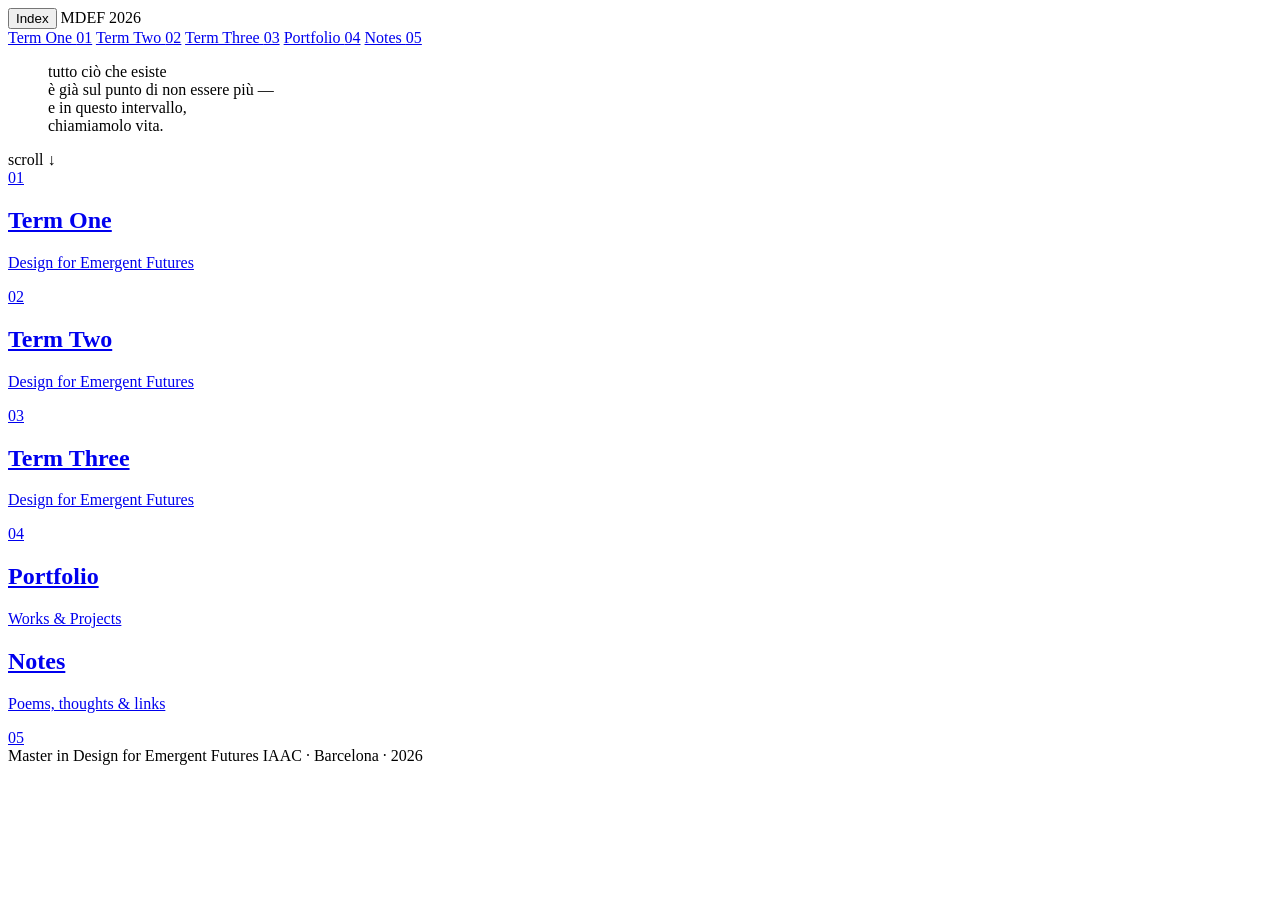
==== index.html @ 514d6b7c "first commit" ====
<!DOCTYPE html>
<html lang="it">
<head>
  <meta charset="UTF-8">
  <meta name="viewport" content="width=device-width, initial-scale=1.0">
  <title>MDEF 2026</title>

  <!-- Google Fonts: Cormorant Garamond (serif letterario) + DM Sans (sans editoriale) -->
  <link rel="preconnect" href="https://fonts.googleapis.com">
  <link rel="preconnect" href="https://fonts.gstatic.com" crossorigin>
  <link href="https://fonts.googleapis.com/css2?family=Cormorant+Garamond:ital,wght@0,300;0,400;1,300;1,400&family=DM+Sans:wght@200;300;400&display=swap" rel="stylesheet">

  <link rel="stylesheet" href="css/style.css">
</head>
<body>

  <!-- ── NAVIGAZIONE FISSA ─────────────────────────────── -->
  <!--
    Il nav è position: fixed — rimane sempre in cima.
    La classe .scrolled viene aggiunta da JavaScript
    quando l'utente scorre oltre 80px.
  -->
  <nav class="nav">
    <button class="nav-index" id="menuToggle" aria-label="Apri menu">Index</button>
    <span class="nav-title">MDEF 2026</span>
  </nav>

  <!-- Menu overlay: appare quando clicchi "Index" -->
  <div class="menu-overlay" role="dialog" aria-label="Navigazione">
    <a href="pages/term-1.html">Term One <span>01</span></a>
    <a href="pages/term-2.html">Term Two <span>02</span></a>
    <a href="pages/term-3.html">Term Three <span>03</span></a>
    <a href="pages/portfolio.html">Portfolio <span>04</span></a>
    <a href="pages/notes.html">Notes <span>05</span></a>
  </div>


  <!-- ── HERO ──────────────────────────────────────────── -->
  <!--
    Prima schermata: occupa tutta l'altezza del viewport (100svh).
    Contiene la citazione/poesia di apertura.
    
    SOSTITUISCI il testo tra i tag <p> con la tua poesia definitiva.
    Sostituisci il <cite> con l'autore, o rimuovilo se è tuo.
  -->
  <section class="hero">
    <div class="hero-inner">
      <blockquote class="hero-quote">
        <p>
          tutto ciò che esiste<br>
          è già sul punto di non essere più —<br>
          e in questo intervallo,<br>
          chiamiamolo vita.
        </p>
        <!-- <cite>— Autore</cite> -->
      </blockquote>
    </div>
    <span class="hero-scroll" aria-hidden="true">scroll ↓</span>
  </section>


  <!-- ── INDEX GRID ─────────────────────────────────────── -->
  <!--
    Griglia editoriale con le cinque sezioni del sito.
    
    Struttura CSS:
    - Ogni .grid-item è una card cliccabile che porta alla pagina
    - .grid-item-image è il placeholder colorato (sostituisci con <img>)
    - Le classi --1 --2 --3 --4 --5 definiscono posizione e stile
    
    Per aggiungere una vera immagine al posto del placeholder:
    <div class="grid-item-image">
      <img src="../images/nome-immagine.jpg" alt="Descrizione">
    </div>
  -->
  <section class="index-grid" aria-label="Sezioni del sito">

    <!-- Term One -->
    <a href="pages/term-1.html" class="grid-item grid-item--1 reveal">
      <div class="grid-item-header">
        <span class="grid-num">01</span>
      </div>
      <div class="grid-item-image">
        <!-- Placeholder — sostituisci con <img src="images/term1.jpg" alt="Term One"> -->
      </div>
      <div class="grid-item-footer">
        <h2 class="grid-title">Term One</h2>
        <p class="grid-sub">Design for Emergent Futures</p>
      </div>
    </a>

    <!-- Term Two -->
    <a href="pages/term-2.html" class="grid-item grid-item--2 reveal">
      <div class="grid-item-header">
        <span class="grid-num">02</span>
      </div>
      <div class="grid-item-image"></div>
      <div class="grid-item-footer">
        <h2 class="grid-title">Term Two</h2>
        <p class="grid-sub">Design for Emergent Futures</p>
      </div>
    </a>

    <!-- Term Three -->
    <a href="pages/term-3.html" class="grid-item grid-item--3 reveal">
      <div class="grid-item-header">
        <span class="grid-num">03</span>
      </div>
      <div class="grid-item-image"></div>
      <div class="grid-item-footer">
        <h2 class="grid-title">Term Three</h2>
        <p class="grid-sub">Design for Emergent Futures</p>
      </div>
    </a>

    <!-- Portfolio -->
    <a href="pages/portfolio.html" class="grid-item grid-item--4 reveal">
      <div class="grid-item-header">
        <span class="grid-num">04</span>
      </div>
      <div class="grid-item-image"></div>
      <div class="grid-item-footer">
        <h2 class="grid-title">Portfolio</h2>
        <p class="grid-sub">Works &amp; Projects</p>
      </div>
    </a>

    <!-- Notes (card orizzontale, senza immagine) -->
    <a href="pages/notes.html" class="grid-item grid-item--5 reveal">
      <div class="grid-item-footer">
        <h2 class="grid-title">Notes</h2>
        <p class="grid-sub">Poems, thoughts &amp; links</p>
      </div>
      <span class="grid-num">05</span>
    </a>

  </section>


  <!-- ── FOOTER ─────────────────────────────────────────── -->
  <footer class="site-footer">
    <span>Master in Design for Emergent Futures</span>
    <span>IAAC · Barcelona · 2026</span>
  </footer>


  <script src="js/main.js"></script>
</body>
</html>
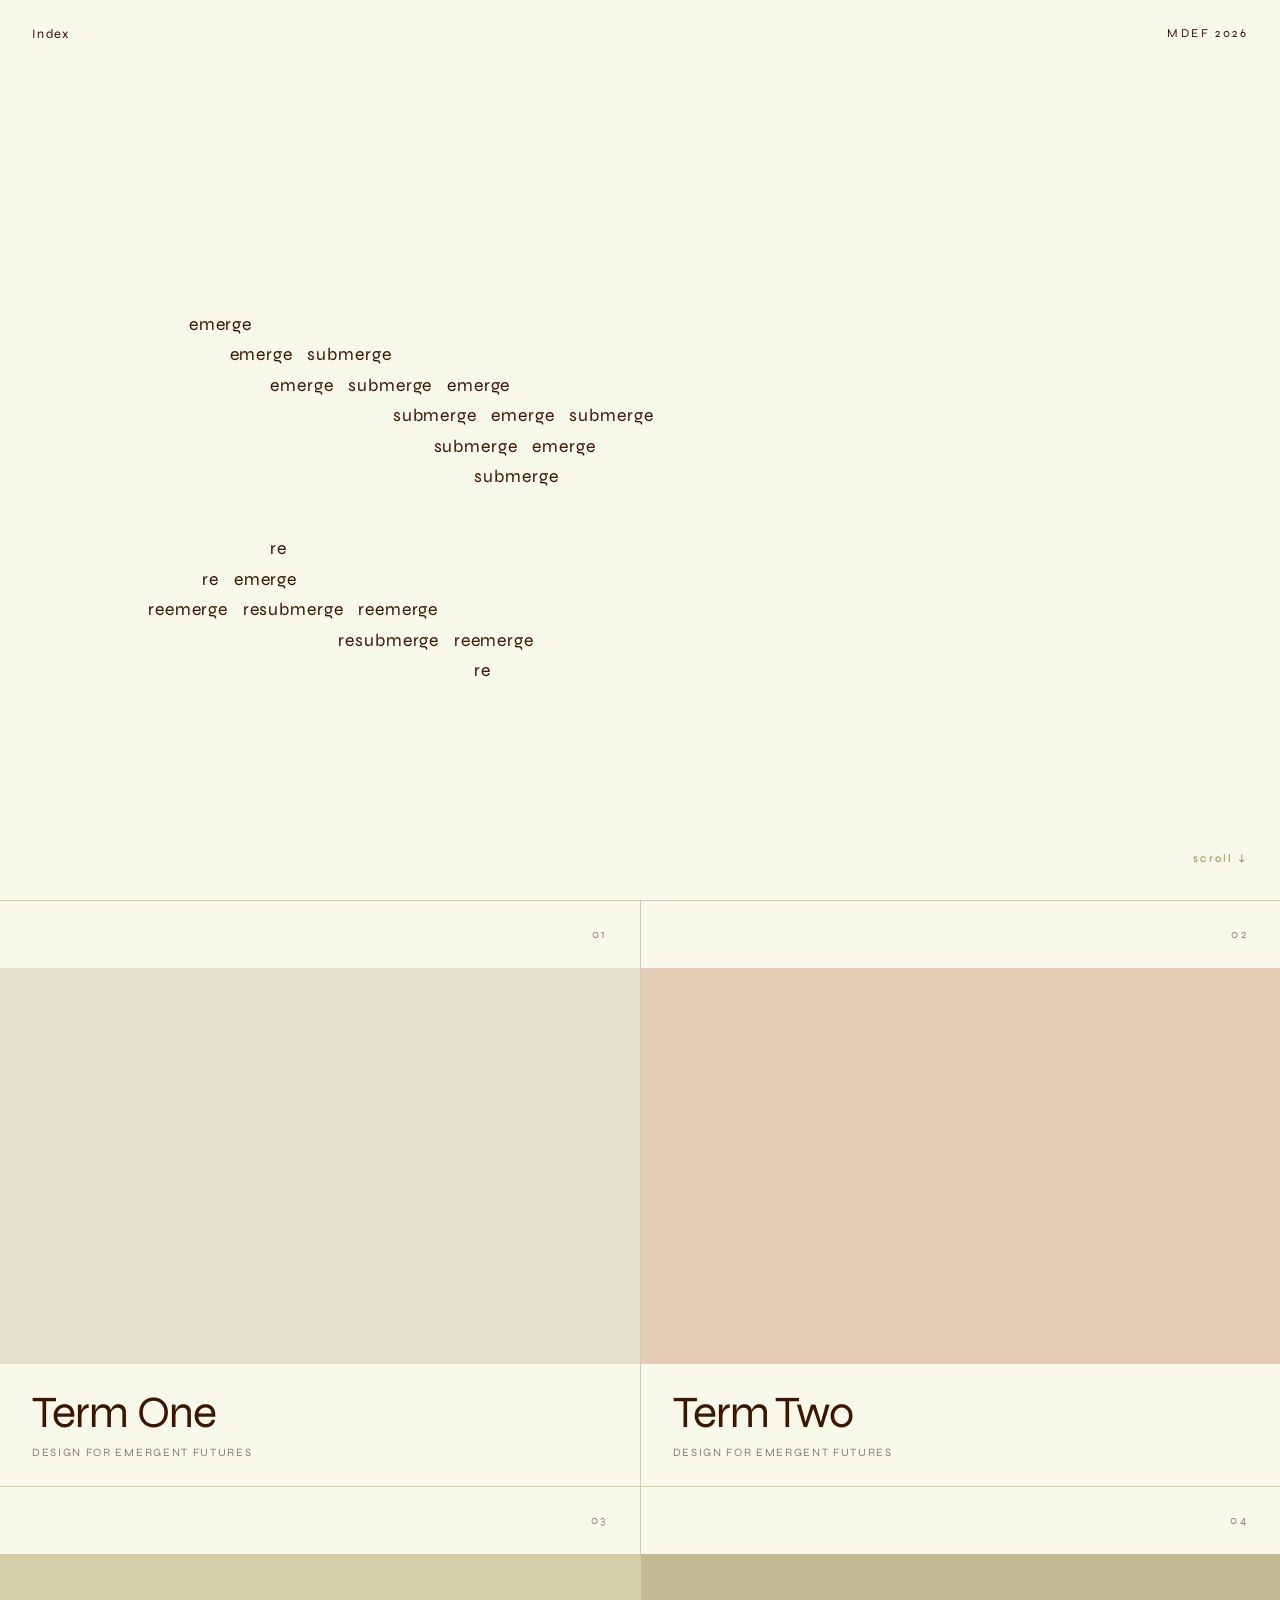
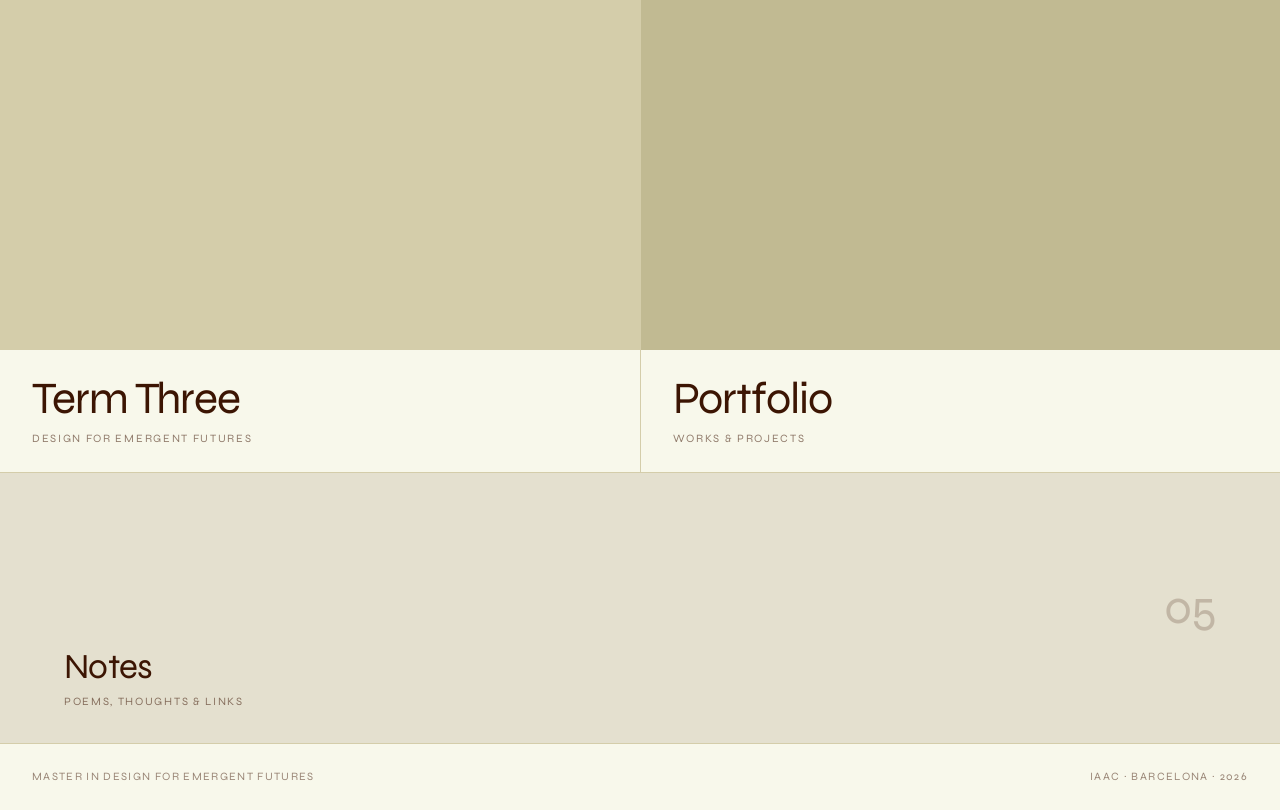
==== commit bce227b5: "nuovo index e css" ====
--- a/index.html
+++ b/index.html
@@ -1,14 +1,14 @@
 <!DOCTYPE html>
-<html lang="it">
+<html lang="en">
 <head>
   <meta charset="UTF-8">
   <meta name="viewport" content="width=device-width, initial-scale=1.0">
   <title>MDEF 2026</title>
 
-  <!-- Google Fonts: Cormorant Garamond (serif letterario) + DM Sans (sans editoriale) -->
+  <!-- Fonts: Fraunces (display serif, carattere) + Syne (sans geometrico) -->
   <link rel="preconnect" href="https://fonts.googleapis.com">
   <link rel="preconnect" href="https://fonts.gstatic.com" crossorigin>
-  <link href="https://fonts.googleapis.com/css2?family=Cormorant+Garamond:ital,wght@0,300;0,400;1,300;1,400&family=DM+Sans:wght@200;300;400&display=swap" rel="stylesheet">
+  <link href="https://fonts.googleapis.com/css2?family=Fraunces:ital,opsz,wght@0,9..144,100;0,9..144,300;1,9..144,100;1,9..144,300&family=Syne:wght@300;400;500&display=swap" rel="stylesheet">
 
   <link rel="stylesheet" href="css/style.css">
 </head>
@@ -25,8 +25,8 @@
     <span class="nav-title">MDEF 2026</span>
   </nav>
 
-  <!-- Menu overlay: appare quando clicchi "Index" -->
-  <div class="menu-overlay" role="dialog" aria-label="Navigazione">
+  <!-- Menu overlay -->
+  <div class="menu-overlay" role="dialog" aria-label="Navigation">
     <a href="pages/term-1.html">Term One <span>01</span></a>
     <a href="pages/term-2.html">Term Two <span>02</span></a>
     <a href="pages/term-3.html">Term Three <span>03</span></a>
@@ -35,25 +35,30 @@
   </div>
 
 
-  <!-- ── HERO ──────────────────────────────────────────── -->
+  <!-- ── HERO: CONCRETE POEM ───────────────────────────── -->
   <!--
-    Prima schermata: occupa tutta l'altezza del viewport (100svh).
-    Contiene la citazione/poesia di apertura.
+    Poesia concreta ispirata alla tradizione internazionale.
+    Le parole si muovono nello spazio come nel riferimento che hai mandato.
     
-    SOSTITUISCI il testo tra i tag <p> con la tua poesia definitiva.
-    Sostituisci il <cite> con l'autore, o rimuovilo se è tuo.
+    Per cambiarla: modifica il testo dentro .concrete-poem.
+    Ogni <span class="line"> è una riga con la sua posizione.
   -->
   <section class="hero">
     <div class="hero-inner">
-      <blockquote class="hero-quote">
-        <p>
-          tutto ciò che esiste<br>
-          è già sul punto di non essere più —<br>
-          e in questo intervallo,<br>
-          chiamiamolo vita.
-        </p>
-        <!-- <cite>— Autore</cite> -->
-      </blockquote>
+      <div class="concrete-poem" aria-label="concrete poem">
+        <span class="line l1">emerge</span>
+        <span class="line l2">emerge &nbsp; submerge</span>
+        <span class="line l3">emerge &nbsp; submerge &nbsp; emerge</span>
+        <span class="line l4">submerge &nbsp; emerge &nbsp; submerge</span>
+        <span class="line l5">submerge &nbsp; emerge</span>
+        <span class="line l6">submerge</span>
+        <span class="line l7">&nbsp;</span>
+        <span class="line l8">re</span>
+        <span class="line l9">re &nbsp; emerge</span>
+        <span class="line l10">reemerge &nbsp; resubmerge &nbsp; reemerge</span>
+        <span class="line l11">resubmerge &nbsp; reemerge</span>
+        <span class="line l12">re</span>
+      </div>
     </div>
     <span class="hero-scroll" aria-hidden="true">scroll ↓</span>
   </section>
--- a/css/style.css
+++ b/css/style.css
@@ -0,0 +1,824 @@
+/* ============================================================
+   IAAC · MDEF 2026
+   Stylesheet principale
+   
+   Struttura:
+   1. Custom Properties (variabili)
+   2. Reset & Base
+   3. Tipografia
+   4. Navigazione
+   5. Hero
+   6. Index Grid (homepage)
+   7. Pagine interne (zine layout)
+   8. Notes
+   9. Portfolio
+   10. Footer
+   11. Animazioni
+   12. Responsive
+   ============================================================ */
+
+
+/* ── 1. CUSTOM PROPERTIES ─────────────────────────────────── */
+:root {
+  /* Palette */
+  --chiffon:    #F8F8EB;
+  --champagne:  #E4E0CF;
+  --rose:       #E4CDB7;
+  --pistachio:  #D4CDAA;
+  --pear:       #95894A;
+  --mahogany:   #3C1503;
+
+  /* Tipografia */
+  --font-serif: 'Fraunces', Georgia, serif;
+  --font-sans:  'Syne', Helvetica, sans-serif;
+
+  /* Spaziatura */
+  --gap:        1px;   /* la linea tra le card */
+  --pad:        2rem;
+  --pad-lg:     4rem;
+
+  /* Transizioni */
+  --ease:       cubic-bezier(0.25, 0.1, 0.25, 1);
+  --duration:   0.4s;
+}
+
+
+/* ── 2. RESET & BASE ──────────────────────────────────────── */
+*, *::before, *::after {
+  box-sizing: border-box;
+  margin: 0;
+  padding: 0;
+}
+
+html {
+  scroll-behavior: smooth;
+  font-size: 16px;
+}
+
+body {
+  background-color: var(--chiffon);
+  color: var(--mahogany);
+  font-family: var(--font-sans);
+  font-weight: 300;
+  line-height: 1.6;
+  -webkit-font-smoothing: antialiased;
+}
+
+a {
+  color: inherit;
+  text-decoration: none;
+}
+
+img {
+  display: block;
+  width: 100%;
+  height: 100%;
+  object-fit: cover;
+}
+
+
+/* ── 3. TIPOGRAFIA ────────────────────────────────────────── */
+.serif { font-family: var(--font-serif); }
+
+.t-label {
+  /* piccole etichette — nav, numeri, categorie */
+  font-family: var(--font-sans);
+  font-size: 0.75rem;
+  font-weight: 400;
+  letter-spacing: 0.15em;
+  text-transform: uppercase;
+}
+
+.t-display {
+  /* titoli grandi nelle card */
+  font-family: var(--font-sans);
+  font-size: clamp(2rem, 5vw, 4.5rem);
+  font-weight: 300;
+  line-height: 1.05;
+  letter-spacing: -0.02em;
+}
+
+.t-quote {
+  /* citazione hero */
+  font-family: var(--font-serif);
+  font-style: italic;
+  font-size: clamp(1.4rem, 3vw, 2.2rem);
+  font-weight: 300;
+  line-height: 1.5;
+}
+
+.t-body {
+  font-family: var(--font-serif);
+  font-size: 1rem;
+  line-height: 1.8;
+}
+
+
+/* ── 4. NAVIGAZIONE ───────────────────────────────────────── */
+.nav {
+  position: fixed;
+  top: 0;
+  left: 0;
+  right: 0;
+  z-index: 100;
+  display: flex;
+  justify-content: space-between;
+  align-items: center;
+  padding: 1.5rem var(--pad);
+  /* sfondo trasparente — diventa opaco allo scroll (JS) */
+  background-color: transparent;
+  transition: background-color var(--duration) var(--ease);
+  mix-blend-mode: normal;
+}
+
+.nav.scrolled {
+  background-color: var(--chiffon);
+  border-bottom: 1px solid var(--pistachio);
+}
+
+.nav-index {
+  font-family: var(--font-sans);
+  font-size: 0.8rem;
+  letter-spacing: 0.1em;
+  cursor: pointer;
+  background: none;
+  border: none;
+  color: var(--mahogany);
+  font-weight: 400;
+  padding: 0;
+}
+
+.nav-index:hover {
+  color: var(--pear);
+}
+
+.nav-title {
+  font-family: var(--font-sans);
+  font-size: 0.75rem;
+  letter-spacing: 0.2em;
+  font-weight: 300;
+}
+
+/* Overlay menu mobile (opzionale, attivato da JS) */
+.menu-overlay {
+  display: none;
+  position: fixed;
+  inset: 0;
+  z-index: 90;
+  background-color: var(--mahogany);
+  color: var(--chiffon);
+  padding: var(--pad-lg) var(--pad);
+  flex-direction: column;
+  justify-content: center;
+  gap: 1rem;
+}
+
+.menu-overlay.active {
+  display: flex;
+}
+
+.menu-overlay a {
+  font-family: var(--font-sans);
+  font-size: clamp(2rem, 8vw, 5rem);
+  font-weight: 200;
+  letter-spacing: -0.02em;
+  line-height: 1.1;
+  transition: color 0.2s;
+}
+
+.menu-overlay a:hover {
+  color: var(--rose);
+}
+
+.menu-overlay a span {
+  font-size: 0.9rem;
+  letter-spacing: 0.1em;
+  font-weight: 300;
+  margin-left: 1rem;
+  opacity: 0.5;
+}
+
+
+/* ── 5. HERO ──────────────────────────────────────────────── */
+.hero {
+  min-height: 100svh;
+  display: flex;
+  flex-direction: column;
+  justify-content: center;
+  padding: 8rem var(--pad) var(--pad);
+  position: relative;
+}
+
+.hero-inner {
+  max-width: 680px;
+  /* leggermente spostato — non perfettamente centrato, più editoriale */
+  margin-left: 8vw;
+  opacity: 0;
+  transform: translateY(20px);
+  animation: fadeUp 1s var(--ease) 0.3s forwards;
+}
+
+.hero-quote p {
+  font-family: var(--font-serif);
+  font-style: italic;
+  font-weight: 300;
+  font-size: clamp(1.5rem, 3.5vw, 2.4rem);
+  line-height: 1.55;
+  color: var(--mahogany);
+}
+
+.hero-quote cite {
+  display: block;
+  margin-top: 1.5rem;
+  font-family: var(--font-sans);
+  font-style: normal;
+  font-size: 0.75rem;
+  letter-spacing: 0.15em;
+  font-weight: 400;
+  color: var(--pear);
+}
+
+/* ── CONCRETE POEM ── */
+/*
+  Ogni riga è uno <span> con classe .line .lN
+  Le classi l1–l12 controllano il rientro (margin-left)
+  creando il movimento visivo della poesia concreta.
+  Modifica i margin-left per spostare le righe nello spazio.
+*/
+.concrete-poem {
+  display: flex;
+  flex-direction: column;
+  gap: 0.15em;
+}
+
+.concrete-poem .line {
+  font-family: var(--font-sans);
+  font-size: clamp(0.85rem, 1.8vw, 1.1rem);
+  font-weight: 400;
+  letter-spacing: 0.05em;
+  color: var(--mahogany);
+  white-space: nowrap;
+  display: block;
+}
+
+/* Prima metà: cascade verso destra */
+.l1  { margin-left: 8%; }
+.l2  { margin-left: 14%; }
+.l3  { margin-left: 20%; }
+.l4  { margin-left: 38%; }
+.l5  { margin-left: 44%; }
+.l6  { margin-left: 50%; }
+.l7  { margin-top: 0.6em; }
+
+/* Seconda metà: cascade verso sinistra, poi si comprime */
+.l8  { margin-left: 20%; }
+.l9  { margin-left: 10%; }
+.l10 { margin-left: 2%; }
+.l11 { margin-left: 30%; }
+.l12 { margin-left: 50%; }
+
+.hero-scroll {
+  position: absolute;
+  bottom: 2rem;
+  right: var(--pad);
+  font-family: var(--font-sans);
+  font-size: 0.7rem;
+  letter-spacing: 0.2em;
+  font-weight: 400;
+  color: var(--pear);
+  opacity: 0;
+  animation: fadeIn 1s var(--ease) 1.2s forwards;
+}
+
+
+/* ── 6. INDEX GRID ────────────────────────────────────────── */
+
+/*
+  La griglia usa: CSS Grid + background-color di var(--pistachio)
+  con gap: 1px. Questo crea una sottile linea tra le card — 
+  più pulito di un border standard.
+*/
+
+.index-grid {
+  display: grid;
+  grid-template-columns: 1fr 1fr;
+  grid-template-rows: auto;
+  background-color: var(--pistachio); /* diventa il "bordo" tra le celle */
+  gap: var(--gap);
+  border-top: var(--gap) solid var(--pistachio);
+}
+
+/* Assegnazione celle */
+.grid-item--1 { grid-column: 1; }
+.grid-item--2 { grid-column: 2; }
+.grid-item--3 { grid-column: 1; }
+.grid-item--4 { grid-column: 2; }
+.grid-item--5 { grid-column: 1 / -1; } /* full width */
+
+.grid-item {
+  position: relative;
+  display: flex;
+  flex-direction: column;
+  background-color: var(--chiffon);
+  min-height: 65vh;
+  overflow: hidden;
+  cursor: pointer;
+  transition: background-color var(--duration) var(--ease);
+}
+
+/* Cards senza immagine (come Notes) */
+.grid-item--5 {
+  min-height: 30vh;
+  justify-content: space-between;
+  flex-direction: row;
+  align-items: flex-end;
+  padding: var(--pad) var(--pad-lg);
+  background-color: var(--champagne);
+}
+
+.grid-item--5:hover {
+  background-color: var(--rose);
+}
+
+/* Header della card: numero */
+.grid-item-header {
+  display: flex;
+  justify-content: flex-end;
+  padding: 1.5rem var(--pad);
+  position: relative;
+  z-index: 2;
+}
+
+.grid-num {
+  font-family: var(--font-sans);
+  font-size: 0.75rem;
+  letter-spacing: 0.2em;
+  font-weight: 400;
+  color: var(--mahogany);
+  opacity: 0.5;
+}
+
+/* Area immagine — placeholder colorato, 
+   verrà sostituito da <img> o background-image */
+.grid-item-image {
+  flex: 1;
+  position: relative;
+  overflow: hidden;
+  transition: transform 0.6s var(--ease);
+}
+
+.grid-item:hover .grid-item-image {
+  transform: scale(1.03);
+}
+
+/* Colori placeholder per ogni sezione */
+.grid-item--1 .grid-item-image { background-color: var(--champagne); }
+.grid-item--2 .grid-item-image { background-color: var(--rose); }
+.grid-item--3 .grid-item-image { background-color: var(--pistachio); }
+.grid-item--4 .grid-item-image { background-color: var(--pear); opacity: 0.55; }
+
+/* Footer della card: titolo + sottotitolo */
+.grid-item-footer {
+  padding: 1.5rem var(--pad);
+  position: relative;
+  z-index: 2;
+}
+
+.grid-title {
+  font-family: var(--font-sans);
+  font-size: clamp(1.6rem, 3.5vw, 3rem);
+  font-weight: 300;
+  letter-spacing: -0.02em;
+  line-height: 1.1;
+  transition: color var(--duration);
+}
+
+.grid-item:hover .grid-title {
+  color: var(--pear);
+}
+
+.grid-sub {
+  font-family: var(--font-sans);
+  font-size: 0.7rem;
+  letter-spacing: 0.15em;
+  font-weight: 400;
+  margin-top: 0.4rem;
+  opacity: 0.55;
+  text-transform: uppercase;
+}
+
+/* Notes card — layout orizzontale */
+.grid-item--5 .grid-item-footer {
+  padding: 0;
+}
+
+.grid-item--5 .grid-num {
+  font-size: 3rem;
+  letter-spacing: -0.02em;
+  opacity: 0.2;
+  font-weight: 300;
+  align-self: center;
+}
+
+.grid-item--5 .grid-title {
+  font-size: clamp(1.4rem, 3vw, 2.2rem);
+}
+
+
+/* ── 7. PAGINE INTERNE (ZINE LAYOUT) ─────────────────────── */
+
+/* Usato in: term-1.html, term-2.html, term-3.html, portfolio.html */
+
+.page-wrapper {
+  min-height: 100svh;
+  padding-top: 5rem; /* spazio per la nav fissa */
+}
+
+/* Header editoriale — tre colonne come nel riferimento zine */
+.page-header {
+  display: grid;
+  grid-template-columns: 1fr auto 1fr;
+  align-items: baseline;
+  padding: var(--pad) var(--pad);
+  border-bottom: 1px solid var(--pistachio);
+  gap: 1rem;
+}
+
+.page-header-left {
+  font-family: var(--font-sans);
+  font-size: clamp(1.5rem, 4vw, 3rem);
+  font-weight: 300;
+  letter-spacing: -0.02em;
+}
+
+.page-header-center {
+  font-family: var(--font-sans);
+  font-size: 0.75rem;
+  letter-spacing: 0.2em;
+  font-weight: 400;
+  text-align: center;
+  opacity: 0.5;
+  text-transform: uppercase;
+}
+
+.page-header-right {
+  font-family: var(--font-sans);
+  font-size: clamp(1.5rem, 4vw, 3rem);
+  font-weight: 300;
+  letter-spacing: -0.02em;
+  text-align: right;
+  opacity: 0.3;
+}
+
+/* Body: due colonne (testo | immagine) */
+.page-body {
+  display: grid;
+  grid-template-columns: 1fr 1.4fr;
+  min-height: 70vh;
+  border-bottom: 1px solid var(--pistachio);
+}
+
+.page-text-col {
+  padding: var(--pad-lg) var(--pad);
+  border-right: 1px solid var(--pistachio);
+}
+
+.page-intro {
+  font-family: var(--font-serif);
+  font-size: 1.05rem;
+  font-weight: 400;
+  margin-bottom: 1.5rem;
+  line-height: 1.7;
+}
+
+.page-intro strong {
+  font-weight: 600;
+}
+
+.page-text {
+  font-family: var(--font-serif);
+  font-size: 0.95rem;
+  line-height: 1.85;
+  color: var(--mahogany);
+  opacity: 0.85;
+}
+
+.page-image-col {
+  position: relative;
+  background-color: var(--champagne);
+  min-height: 50vh;
+}
+
+.page-image-col img {
+  object-fit: cover;
+}
+
+/* Sezione progetti dentro una pagina term */
+.projects-section {
+  padding: var(--pad-lg) var(--pad);
+}
+
+.projects-label {
+  font-family: var(--font-sans);
+  font-size: 0.7rem;
+  letter-spacing: 0.2em;
+  text-transform: uppercase;
+  font-weight: 400;
+  margin-bottom: 2rem;
+  opacity: 0.5;
+}
+
+.projects-grid {
+  display: grid;
+  grid-template-columns: repeat(auto-fill, minmax(280px, 1fr));
+  gap: 1.5rem;
+}
+
+.project-card {
+  background-color: var(--champagne);
+  aspect-ratio: 4/3;
+  position: relative;
+  overflow: hidden;
+  cursor: pointer;
+  transition: transform 0.4s var(--ease);
+}
+
+.project-card:hover {
+  transform: translateY(-4px);
+}
+
+.project-card-info {
+  position: absolute;
+  bottom: 0;
+  left: 0;
+  right: 0;
+  padding: 1rem;
+  background: linear-gradient(to top, rgba(60,21,3,0.6), transparent);
+  color: var(--chiffon);
+}
+
+.project-card-info h3 {
+  font-family: var(--font-sans);
+  font-size: 0.9rem;
+  font-weight: 400;
+  letter-spacing: 0.05em;
+}
+
+.project-card-info span {
+  font-size: 0.7rem;
+  opacity: 0.7;
+  letter-spacing: 0.1em;
+  text-transform: uppercase;
+}
+
+/* Navigazione tra pagine (prev/next) */
+.page-nav {
+  display: flex;
+  justify-content: space-between;
+  align-items: center;
+  padding: 2rem var(--pad);
+  border-top: 1px solid var(--pistachio);
+}
+
+.page-nav a {
+  font-family: var(--font-sans);
+  font-size: 0.8rem;
+  letter-spacing: 0.1em;
+  font-weight: 400;
+  transition: color 0.2s;
+}
+
+.page-nav a:hover {
+  color: var(--pear);
+}
+
+
+/* ── 8. NOTES ─────────────────────────────────────────────── */
+
+.notes-body {
+  max-width: 640px;
+  margin: 0 auto;
+  padding: var(--pad-lg) var(--pad);
+}
+
+.note-entry {
+  margin-bottom: 4rem;
+  opacity: 0;
+  transform: translateY(16px);
+}
+
+/* classe aggiunta da JS quando entra nel viewport */
+.note-entry.visible {
+  opacity: 1;
+  transform: none;
+  transition: opacity 0.7s var(--ease), transform 0.7s var(--ease);
+}
+
+.note-date {
+  font-family: var(--font-sans);
+  font-size: 0.7rem;
+  letter-spacing: 0.2em;
+  font-weight: 400;
+  color: var(--pear);
+  text-transform: uppercase;
+  margin-bottom: 1rem;
+}
+
+.note-content {
+  font-family: var(--font-serif);
+  font-size: 1.05rem;
+  font-style: italic;
+  line-height: 1.85;
+  font-weight: 300;
+}
+
+.note-link {
+  display: inline-block;
+  margin-top: 1rem;
+  font-family: var(--font-sans);
+  font-size: 0.75rem;
+  letter-spacing: 0.1em;
+  border-bottom: 1px solid var(--pistachio);
+  padding-bottom: 2px;
+  transition: border-color 0.2s;
+}
+
+.note-link:hover {
+  border-color: var(--pear);
+  color: var(--pear);
+}
+
+.note-divider {
+  width: 2rem;
+  height: 1px;
+  background-color: var(--pistachio);
+  margin: 3rem 0;
+}
+
+
+/* ── 9. PORTFOLIO ─────────────────────────────────────────── */
+
+/* Il portfolio usa la stessa struttura delle pagine term,
+   con una griglia progetti più grande */
+
+.portfolio-grid {
+  display: grid;
+  grid-template-columns: repeat(2, 1fr);
+  gap: var(--gap);
+  background-color: var(--pistachio);
+  border-top: var(--gap) solid var(--pistachio);
+}
+
+.portfolio-item {
+  background-color: var(--chiffon);
+  padding: var(--pad);
+  min-height: 50vh;
+  display: flex;
+  flex-direction: column;
+  justify-content: space-between;
+  cursor: pointer;
+  transition: background-color 0.3s var(--ease);
+}
+
+.portfolio-item:hover {
+  background-color: var(--champagne);
+}
+
+.portfolio-item-num {
+  font-family: var(--font-sans);
+  font-size: 0.7rem;
+  letter-spacing: 0.2em;
+  opacity: 0.4;
+}
+
+.portfolio-item-image {
+  flex: 1;
+  margin: 1rem -var(--pad);
+  background-color: var(--pistachio);
+  margin: 1rem 0;
+}
+
+.portfolio-item-title {
+  font-family: var(--font-sans);
+  font-size: clamp(1.2rem, 2.5vw, 2rem);
+  font-weight: 300;
+  letter-spacing: -0.02em;
+  margin-bottom: 0.3rem;
+}
+
+.portfolio-item-meta {
+  font-family: var(--font-sans);
+  font-size: 0.7rem;
+  letter-spacing: 0.15em;
+  text-transform: uppercase;
+  opacity: 0.45;
+}
+
+
+/* ── 10. FOOTER ───────────────────────────────────────────── */
+.site-footer {
+  display: flex;
+  justify-content: space-between;
+  align-items: center;
+  padding: 1.5rem var(--pad);
+  border-top: 1px solid var(--pistachio);
+  background-color: var(--chiffon);
+}
+
+.site-footer span {
+  font-family: var(--font-sans);
+  font-size: 0.7rem;
+  letter-spacing: 0.12em;
+  font-weight: 400;
+  opacity: 0.5;
+  text-transform: uppercase;
+}
+
+
+/* ── 11. ANIMAZIONI ───────────────────────────────────────── */
+@keyframes fadeUp {
+  from {
+    opacity: 0;
+    transform: translateY(20px);
+  }
+  to {
+    opacity: 1;
+    transform: translateY(0);
+  }
+}
+
+@keyframes fadeIn {
+  from { opacity: 0; }
+  to   { opacity: 1; }
+}
+
+/* Classe aggiunta da JS per gli elementi che entrano nel viewport */
+.reveal {
+  opacity: 0;
+  transform: translateY(24px);
+  transition: opacity 0.8s var(--ease), transform 0.8s var(--ease);
+}
+
+.reveal.visible {
+  opacity: 1;
+  transform: none;
+}
+
+
+/* ── 12. RESPONSIVE ───────────────────────────────────────── */
+@media (max-width: 768px) {
+  :root {
+    --pad: 1.2rem;
+    --pad-lg: 2.5rem;
+  }
+
+  /* La griglia diventa una colonna su mobile */
+  .index-grid {
+    grid-template-columns: 1fr;
+  }
+
+  .grid-item--1,
+  .grid-item--2,
+  .grid-item--3,
+  .grid-item--4,
+  .grid-item--5 {
+    grid-column: 1;
+  }
+
+  .grid-item {
+    min-height: 55vw;
+  }
+
+  .grid-item--5 {
+    flex-direction: column;
+    align-items: flex-start;
+    min-height: auto;
+    padding: var(--pad);
+  }
+
+  /* Pagine interne: una colonna */
+  .page-body {
+    grid-template-columns: 1fr;
+  }
+
+  .page-text-col {
+    border-right: none;
+    border-bottom: 1px solid var(--pistachio);
+  }
+
+  .page-header {
+    grid-template-columns: 1fr 1fr;
+  }
+
+  .page-header-center {
+    display: none;
+  }
+
+  .portfolio-grid {
+    grid-template-columns: 1fr;
+  }
+
+  .hero-inner {
+    margin-left: 0;
+  }
+}
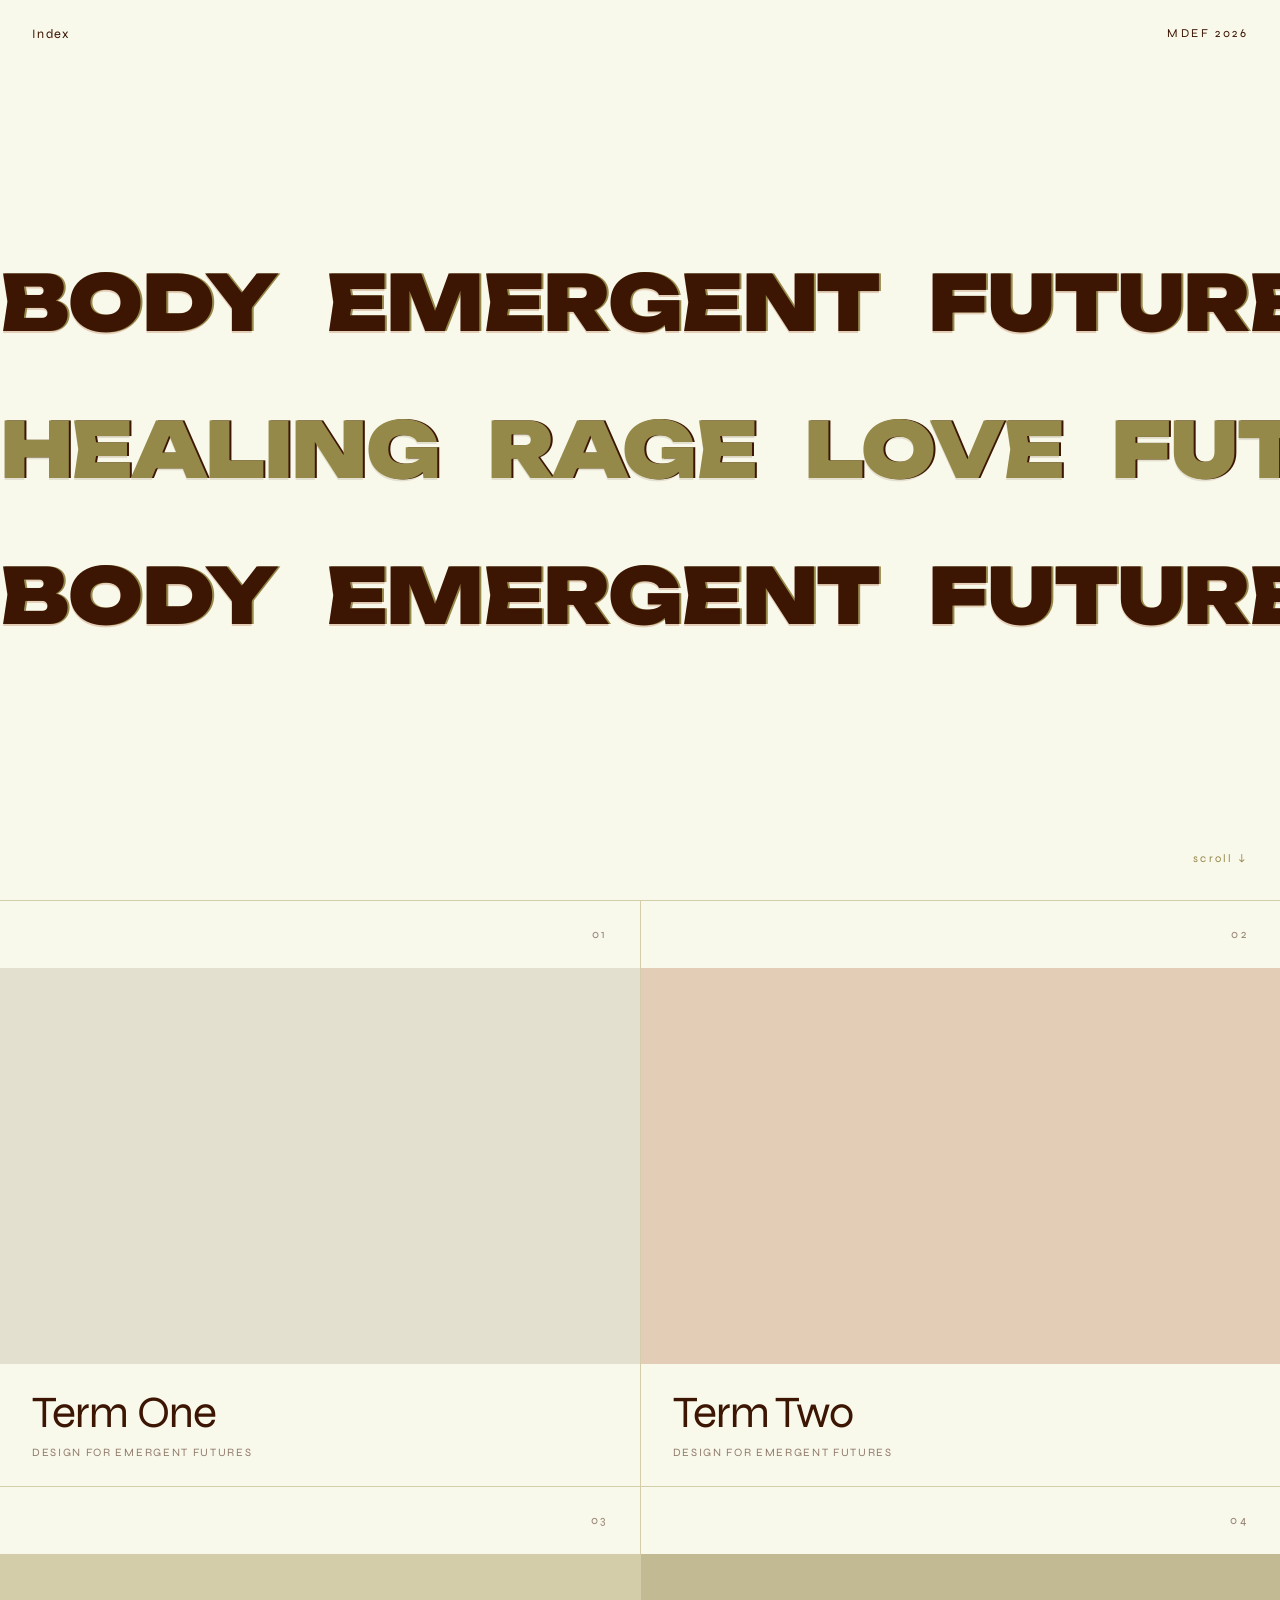
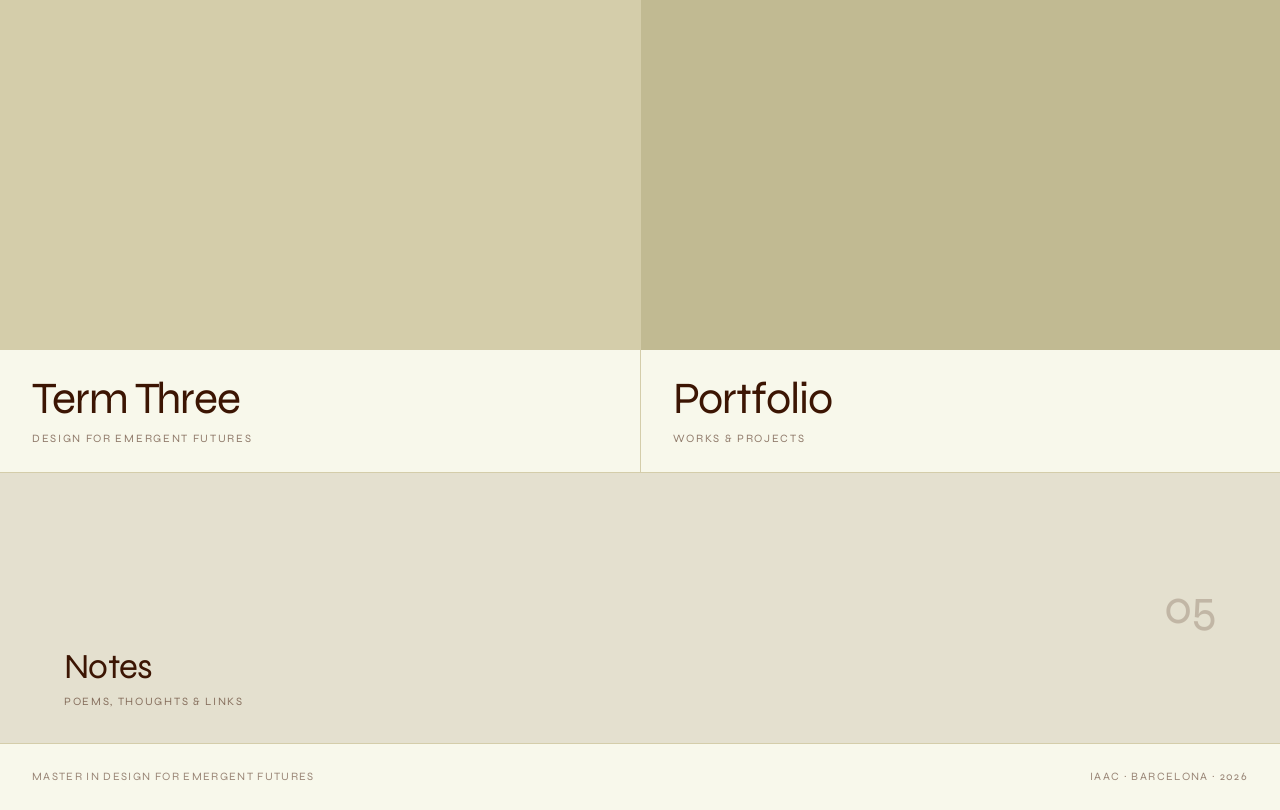
==== commit 4d2d817a: "nuove index e css pt3" ====
--- a/index.html
+++ b/index.html
@@ -4,28 +4,18 @@
   <meta charset="UTF-8">
   <meta name="viewport" content="width=device-width, initial-scale=1.0">
   <title>MDEF 2026</title>
-
-  <!-- Fonts: Fraunces (display serif, carattere) + Syne (sans geometrico) -->
   <link rel="preconnect" href="https://fonts.googleapis.com">
   <link rel="preconnect" href="https://fonts.gstatic.com" crossorigin>
-  <link href="https://fonts.googleapis.com/css2?family=Fraunces:ital,opsz,wght@0,9..144,100;0,9..144,300;1,9..144,100;1,9..144,300&family=Syne:wght@300;400;500&display=swap" rel="stylesheet">
-
+  <link href="https://fonts.googleapis.com/css2?family=Unbounded:wght@700;900&family=Syne:wght@300;400&display=swap" rel="stylesheet">
   <link rel="stylesheet" href="css/style.css">
 </head>
 <body>
 
-  <!-- ── NAVIGAZIONE FISSA ─────────────────────────────── -->
-  <!--
-    Il nav è position: fixed — rimane sempre in cima.
-    La classe .scrolled viene aggiunta da JavaScript
-    quando l'utente scorre oltre 80px.
-  -->
   <nav class="nav">
-    <button class="nav-index" id="menuToggle" aria-label="Apri menu">Index</button>
+    <button class="nav-index" id="menuToggle" aria-label="Open menu">Index</button>
     <span class="nav-title">MDEF 2026</span>
   </nav>
 
-  <!-- Menu overlay -->
   <div class="menu-overlay" role="dialog" aria-label="Navigation">
     <a href="pages/term-1.html">Term One <span>01</span></a>
     <a href="pages/term-2.html">Term Two <span>02</span></a>
@@ -34,71 +24,43 @@
     <a href="pages/notes.html">Notes <span>05</span></a>
   </div>
 
-
-  <!-- ── HERO: CONCRETE POEM ───────────────────────────── -->
-  <!--
-    Poesia concreta ispirata alla tradizione internazionale.
-    Le parole si muovono nello spazio come nel riferimento che hai mandato.
-    
-    Per cambiarla: modifica il testo dentro .concrete-poem.
-    Ogni <span class="line"> è una riga con la sua posizione.
-  -->
   <section class="hero">
-    <div class="hero-inner">
-      <div class="concrete-poem" aria-label="concrete poem">
-        <span class="line l1">emerge</span>
-        <span class="line l2">emerge &nbsp; submerge</span>
-        <span class="line l3">emerge &nbsp; submerge &nbsp; emerge</span>
-        <span class="line l4">submerge &nbsp; emerge &nbsp; submerge</span>
-        <span class="line l5">submerge &nbsp; emerge</span>
-        <span class="line l6">submerge</span>
-        <span class="line l7">&nbsp;</span>
-        <span class="line l8">re</span>
-        <span class="line l9">re &nbsp; emerge</span>
-        <span class="line l10">reemerge &nbsp; resubmerge &nbsp; reemerge</span>
-        <span class="line l11">resubmerge &nbsp; reemerge</span>
-        <span class="line l12">re</span>
+    <div class="hero-ticker-wrap">
+      <div class="ticker-row row-right">
+        <span>BODY</span><span>EMERGENT</span><span>FUTURES</span>
+        <span>LOVE</span><span>RAGE</span><span>HEALING</span>
+        <span>BODY</span><span>EMERGENT</span><span>FUTURES</span>
+        <span>LOVE</span><span>RAGE</span><span>HEALING</span>
+      </div>
+      <div class="ticker-row row-left">
+        <span>HEALING</span><span>RAGE</span><span>LOVE</span>
+        <span>FUTURES</span><span>EMERGENT</span><span>BODY</span>
+        <span>HEALING</span><span>RAGE</span><span>LOVE</span>
+        <span>FUTURES</span><span>EMERGENT</span><span>BODY</span>
+      </div>
+      <div class="ticker-row row-right">
+        <span>BODY</span><span>EMERGENT</span><span>FUTURES</span>
+        <span>LOVE</span><span>RAGE</span><span>HEALING</span>
+        <span>BODY</span><span>EMERGENT</span><span>FUTURES</span>
+        <span>LOVE</span><span>RAGE</span><span>HEALING</span>
       </div>
     </div>
     <span class="hero-scroll" aria-hidden="true">scroll ↓</span>
   </section>
 
+  <section class="index-grid" aria-label="Site sections">
 
-  <!-- ── INDEX GRID ─────────────────────────────────────── -->
-  <!--
-    Griglia editoriale con le cinque sezioni del sito.
-    
-    Struttura CSS:
-    - Ogni .grid-item è una card cliccabile che porta alla pagina
-    - .grid-item-image è il placeholder colorato (sostituisci con <img>)
-    - Le classi --1 --2 --3 --4 --5 definiscono posizione e stile
-    
-    Per aggiungere una vera immagine al posto del placeholder:
-    <div class="grid-item-image">
-      <img src="../images/nome-immagine.jpg" alt="Descrizione">
-    </div>
-  -->
-  <section class="index-grid" aria-label="Sezioni del sito">
-
-    <!-- Term One -->
     <a href="pages/term-1.html" class="grid-item grid-item--1 reveal">
-      <div class="grid-item-header">
-        <span class="grid-num">01</span>
-      </div>
-      <div class="grid-item-image">
-        <!-- Placeholder — sostituisci con <img src="images/term1.jpg" alt="Term One"> -->
-      </div>
+      <div class="grid-item-header"><span class="grid-num">01</span></div>
+      <div class="grid-item-image"></div>
       <div class="grid-item-footer">
         <h2 class="grid-title">Term One</h2>
         <p class="grid-sub">Design for Emergent Futures</p>
       </div>
     </a>
 
-    <!-- Term Two -->
     <a href="pages/term-2.html" class="grid-item grid-item--2 reveal">
-      <div class="grid-item-header">
-        <span class="grid-num">02</span>
-      </div>
+      <div class="grid-item-header"><span class="grid-num">02</span></div>
       <div class="grid-item-image"></div>
       <div class="grid-item-footer">
         <h2 class="grid-title">Term Two</h2>
@@ -106,11 +68,8 @@
       </div>
     </a>
 
-    <!-- Term Three -->
     <a href="pages/term-3.html" class="grid-item grid-item--3 reveal">
-      <div class="grid-item-header">
-        <span class="grid-num">03</span>
-      </div>
+      <div class="grid-item-header"><span class="grid-num">03</span></div>
       <div class="grid-item-image"></div>
       <div class="grid-item-footer">
         <h2 class="grid-title">Term Three</h2>
@@ -118,11 +77,8 @@
       </div>
     </a>
 
-    <!-- Portfolio -->
     <a href="pages/portfolio.html" class="grid-item grid-item--4 reveal">
-      <div class="grid-item-header">
-        <span class="grid-num">04</span>
-      </div>
+      <div class="grid-item-header"><span class="grid-num">04</span></div>
       <div class="grid-item-image"></div>
       <div class="grid-item-footer">
         <h2 class="grid-title">Portfolio</h2>
@@ -130,7 +86,6 @@
       </div>
     </a>
 
-    <!-- Notes (card orizzontale, senza immagine) -->
     <a href="pages/notes.html" class="grid-item grid-item--5 reveal">
       <div class="grid-item-footer">
         <h2 class="grid-title">Notes</h2>
@@ -141,14 +96,11 @@
 
   </section>
 
-
-  <!-- ── FOOTER ─────────────────────────────────────────── -->
   <footer class="site-footer">
     <span>Master in Design for Emergent Futures</span>
     <span>IAAC · Barcelona · 2026</span>
   </footer>
 
-
   <script src="js/main.js"></script>
 </body>
 </html>
--- a/css/style.css
+++ b/css/style.css
@@ -1,134 +1,58 @@
 /* ============================================================
-   IAAC · MDEF 2026
-   Stylesheet principale
-   
-   Struttura:
-   1. Custom Properties (variabili)
-   2. Reset & Base
-   3. Tipografia
-   4. Navigazione
-   5. Hero
-   6. Index Grid (homepage)
-   7. Pagine interne (zine layout)
-   8. Notes
-   9. Portfolio
-   10. Footer
-   11. Animazioni
-   12. Responsive
+   IAAC · MDEF 2026 — style.css
    ============================================================ */
 
 
-/* ── 1. CUSTOM PROPERTIES ─────────────────────────────────── */
+/* ── 1. VARIABILI ─────────────────────────────────────────── */
 :root {
-  /* Palette */
-  --chiffon:    #F8F8EB;
-  --champagne:  #E4E0CF;
-  --rose:       #E4CDB7;
-  --pistachio:  #D4CDAA;
-  --pear:       #95894A;
-  --mahogany:   #3C1503;
-
-  /* Tipografia */
-  --font-serif: 'Fraunces', Georgia, serif;
-  --font-sans:  'Syne', Helvetica, sans-serif;
-
-  /* Spaziatura */
-  --gap:        1px;   /* la linea tra le card */
-  --pad:        2rem;
-  --pad-lg:     4rem;
-
-  /* Transizioni */
-  --ease:       cubic-bezier(0.25, 0.1, 0.25, 1);
-  --duration:   0.4s;
-}
-
-
-/* ── 2. RESET & BASE ──────────────────────────────────────── */
-*, *::before, *::after {
-  box-sizing: border-box;
-  margin: 0;
-  padding: 0;
-}
-
-html {
-  scroll-behavior: smooth;
-  font-size: 16px;
-}
+  --chiffon:   #F8F8EB;
+  --champagne: #E4E0CF;
+  --rose:      #E4CDB7;
+  --pistachio: #D4CDAA;
+  --pear:      #95894A;
+  --mahogany:  #3C1503;
+
+  --font-display: 'Unbounded', sans-serif;
+  --font-body:    'Syne', Helvetica, sans-serif;
+
+  --gap:     1px;
+  --pad:     2rem;
+  --pad-lg:  4rem;
+  --ease:    cubic-bezier(0.25, 0.1, 0.25, 1);
+  --dur:     0.4s;
+}
+
+
+/* ── 2. RESET ─────────────────────────────────────────────── */
+*, *::before, *::after { box-sizing: border-box; margin: 0; padding: 0; }
+
+html { scroll-behavior: smooth; }
 
 body {
   background-color: var(--chiffon);
   color: var(--mahogany);
-  font-family: var(--font-sans);
+  font-family: var(--font-body);
   font-weight: 300;
   line-height: 1.6;
   -webkit-font-smoothing: antialiased;
 }
 
-a {
-  color: inherit;
-  text-decoration: none;
-}
-
-img {
-  display: block;
-  width: 100%;
-  height: 100%;
-  object-fit: cover;
-}
-
-
-/* ── 3. TIPOGRAFIA ────────────────────────────────────────── */
-.serif { font-family: var(--font-serif); }
-
-.t-label {
-  /* piccole etichette — nav, numeri, categorie */
-  font-family: var(--font-sans);
-  font-size: 0.75rem;
-  font-weight: 400;
-  letter-spacing: 0.15em;
-  text-transform: uppercase;
-}
-
-.t-display {
-  /* titoli grandi nelle card */
-  font-family: var(--font-sans);
-  font-size: clamp(2rem, 5vw, 4.5rem);
-  font-weight: 300;
-  line-height: 1.05;
-  letter-spacing: -0.02em;
-}
-
-.t-quote {
-  /* citazione hero */
-  font-family: var(--font-serif);
-  font-style: italic;
-  font-size: clamp(1.4rem, 3vw, 2.2rem);
-  font-weight: 300;
-  line-height: 1.5;
-}
-
-.t-body {
-  font-family: var(--font-serif);
-  font-size: 1rem;
-  line-height: 1.8;
-}
-
-
-/* ── 4. NAVIGAZIONE ───────────────────────────────────────── */
+a { color: inherit; text-decoration: none; }
+
+img { display: block; width: 100%; height: 100%; object-fit: cover; }
+
+
+/* ── 3. NAVIGAZIONE ───────────────────────────────────────── */
 .nav {
   position: fixed;
-  top: 0;
-  left: 0;
-  right: 0;
+  top: 0; left: 0; right: 0;
   z-index: 100;
   display: flex;
   justify-content: space-between;
   align-items: center;
   padding: 1.5rem var(--pad);
-  /* sfondo trasparente — diventa opaco allo scroll (JS) */
   background-color: transparent;
-  transition: background-color var(--duration) var(--ease);
-  mix-blend-mode: normal;
+  transition: background-color var(--dur) var(--ease);
 }
 
 .nav.scrolled {
@@ -137,7 +61,7 @@
 }
 
 .nav-index {
-  font-family: var(--font-sans);
+  font-family: var(--font-body);
   font-size: 0.8rem;
   letter-spacing: 0.1em;
   cursor: pointer;
@@ -145,21 +69,18 @@
   border: none;
   color: var(--mahogany);
   font-weight: 400;
-  padding: 0;
-}
-
-.nav-index:hover {
-  color: var(--pear);
-}
+}
+
+.nav-index:hover { color: var(--pear); }
 
 .nav-title {
-  font-family: var(--font-sans);
+  font-family: var(--font-body);
   font-size: 0.75rem;
   letter-spacing: 0.2em;
   font-weight: 300;
 }
 
-/* Overlay menu mobile (opzionale, attivato da JS) */
+/* Menu overlay */
 .menu-overlay {
   display: none;
   position: fixed;
@@ -173,12 +94,10 @@
   gap: 1rem;
 }
 
-.menu-overlay.active {
-  display: flex;
-}
+.menu-overlay.active { display: flex; }
 
 .menu-overlay a {
-  font-family: var(--font-sans);
+  font-family: var(--font-body);
   font-size: clamp(2rem, 8vw, 5rem);
   font-weight: 200;
   letter-spacing: -0.02em;
@@ -186,9 +105,7 @@
   transition: color 0.2s;
 }
 
-.menu-overlay a:hover {
-  color: var(--rose);
-}
+.menu-overlay a:hover { color: var(--rose); }
 
 .menu-overlay a span {
   font-size: 0.9rem;
@@ -199,121 +116,103 @@
 }
 
 
-/* ── 5. HERO ──────────────────────────────────────────────── */
+/* ── 4. HERO TICKER ───────────────────────────────────────── */
+/*
+  Tre righe di parole animate in direzioni opposte.
+  row-right: va da sinistra verso destra
+  row-left:  va da destra verso sinistra
+  
+  Per cambiare velocità: modifica 18s (più alto = più lento)
+  Per cambiare le parole: modifica il testo dentro <span>
+*/
 .hero {
   min-height: 100svh;
   display: flex;
   flex-direction: column;
   justify-content: center;
-  padding: 8rem var(--pad) var(--pad);
+  overflow: hidden;
   position: relative;
 }
 
-.hero-inner {
-  max-width: 680px;
-  /* leggermente spostato — non perfettamente centrato, più editoriale */
-  margin-left: 8vw;
-  opacity: 0;
-  transform: translateY(20px);
-  animation: fadeUp 1s var(--ease) 0.3s forwards;
-}
-
-.hero-quote p {
-  font-family: var(--font-serif);
-  font-style: italic;
-  font-weight: 300;
-  font-size: clamp(1.5rem, 3.5vw, 2.4rem);
-  line-height: 1.55;
+.hero-ticker-wrap {
+  display: flex;
+  flex-direction: column;
+  gap: 1.5rem;
+  width: 100%;
+  overflow: hidden;
+}
+
+.ticker-row {
+  display: flex;
+  gap: 3rem;
+  width: max-content;
+  white-space: nowrap;
+}
+
+.ticker-row span {
+  font-family: var(--font-display);
+  font-size: clamp(2.5rem, 6vw, 5rem);
+  font-weight: 900;
+  letter-spacing: -0.02em;
   color: var(--mahogany);
-}
-
-.hero-quote cite {
-  display: block;
-  margin-top: 1.5rem;
-  font-family: var(--font-sans);
-  font-style: normal;
-  font-size: 0.75rem;
-  letter-spacing: 0.15em;
-  font-weight: 400;
+  text-shadow: 2px 0 0 var(--pear), 0 2px 0 var(--rose);
+}
+
+/* Riga centrale: colore diverso */
+.ticker-row:nth-child(2) span {
   color: var(--pear);
-}
-
-/* ── CONCRETE POEM ── */
-/*
-  Ogni riga è uno <span> con classe .line .lN
-  Le classi l1–l12 controllano il rientro (margin-left)
-  creando il movimento visivo della poesia concreta.
-  Modifica i margin-left per spostare le righe nello spazio.
-*/
-.concrete-poem {
-  display: flex;
-  flex-direction: column;
-  gap: 0.15em;
-}
-
-.concrete-poem .line {
-  font-family: var(--font-sans);
-  font-size: clamp(0.85rem, 1.8vw, 1.1rem);
-  font-weight: 400;
-  letter-spacing: 0.05em;
-  color: var(--mahogany);
-  white-space: nowrap;
-  display: block;
-}
-
-/* Prima metà: cascade verso destra */
-.l1  { margin-left: 8%; }
-.l2  { margin-left: 14%; }
-.l3  { margin-left: 20%; }
-.l4  { margin-left: 38%; }
-.l5  { margin-left: 44%; }
-.l6  { margin-left: 50%; }
-.l7  { margin-top: 0.6em; }
-
-/* Seconda metà: cascade verso sinistra, poi si comprime */
-.l8  { margin-left: 20%; }
-.l9  { margin-left: 10%; }
-.l10 { margin-left: 2%; }
-.l11 { margin-left: 30%; }
-.l12 { margin-left: 50%; }
+  text-shadow: 2px 0 0 var(--mahogany), 0 2px 0 var(--champagne);
+}
+
+@keyframes tickerRight {
+  from { transform: translateX(0); }
+  to   { transform: translateX(-50%); }
+}
+
+@keyframes tickerLeft {
+  from { transform: translateX(-50%); }
+  to   { transform: translateX(0); }
+}
+
+.row-right { animation: tickerRight 18s linear infinite; }
+.row-left  { animation: tickerLeft  18s linear infinite; }
+
+/* Pausa al hover */
+.hero-ticker-wrap:hover .ticker-row {
+  animation-play-state: paused;
+}
 
 .hero-scroll {
   position: absolute;
   bottom: 2rem;
   right: var(--pad);
-  font-family: var(--font-sans);
+  font-family: var(--font-body);
   font-size: 0.7rem;
   letter-spacing: 0.2em;
-  font-weight: 400;
   color: var(--pear);
   opacity: 0;
   animation: fadeIn 1s var(--ease) 1.2s forwards;
 }
 
 
-/* ── 6. INDEX GRID ────────────────────────────────────────── */
-
+/* ── 5. INDEX GRID ────────────────────────────────────────── */
 /*
-  La griglia usa: CSS Grid + background-color di var(--pistachio)
-  con gap: 1px. Questo crea una sottile linea tra le card — 
-  più pulito di un border standard.
+  La griglia è 2 colonne con gap di 1px su sfondo pistachio.
+  Questo crea una linea sottile tra le card.
 */
-
 .index-grid {
   display: grid;
   grid-template-columns: 1fr 1fr;
-  grid-template-rows: auto;
-  background-color: var(--pistachio); /* diventa il "bordo" tra le celle */
+  background-color: var(--pistachio);
   gap: var(--gap);
   border-top: var(--gap) solid var(--pistachio);
 }
 
-/* Assegnazione celle */
 .grid-item--1 { grid-column: 1; }
 .grid-item--2 { grid-column: 2; }
 .grid-item--3 { grid-column: 1; }
 .grid-item--4 { grid-column: 2; }
-.grid-item--5 { grid-column: 1 / -1; } /* full width */
+.grid-item--5 { grid-column: 1 / -1; }
 
 .grid-item {
   position: relative;
@@ -323,10 +222,9 @@
   min-height: 65vh;
   overflow: hidden;
   cursor: pointer;
-  transition: background-color var(--duration) var(--ease);
-}
-
-/* Cards senza immagine (come Notes) */
+  transition: background-color var(--dur) var(--ease);
+}
+
 .grid-item--5 {
   min-height: 30vh;
   justify-content: space-between;
@@ -336,11 +234,8 @@
   background-color: var(--champagne);
 }
 
-.grid-item--5:hover {
-  background-color: var(--rose);
-}
-
-/* Header della card: numero */
+.grid-item--5:hover { background-color: var(--rose); }
+
 .grid-item-header {
   display: flex;
   justify-content: flex-end;
@@ -350,34 +245,26 @@
 }
 
 .grid-num {
-  font-family: var(--font-sans);
+  font-family: var(--font-body);
   font-size: 0.75rem;
   letter-spacing: 0.2em;
   font-weight: 400;
-  color: var(--mahogany);
   opacity: 0.5;
 }
 
-/* Area immagine — placeholder colorato, 
-   verrà sostituito da <img> o background-image */
 .grid-item-image {
   flex: 1;
-  position: relative;
   overflow: hidden;
   transition: transform 0.6s var(--ease);
 }
 
-.grid-item:hover .grid-item-image {
-  transform: scale(1.03);
-}
-
-/* Colori placeholder per ogni sezione */
+.grid-item:hover .grid-item-image { transform: scale(1.03); }
+
 .grid-item--1 .grid-item-image { background-color: var(--champagne); }
 .grid-item--2 .grid-item-image { background-color: var(--rose); }
 .grid-item--3 .grid-item-image { background-color: var(--pistachio); }
 .grid-item--4 .grid-item-image { background-color: var(--pear); opacity: 0.55; }
 
-/* Footer della card: titolo + sottotitolo */
 .grid-item-footer {
   padding: 1.5rem var(--pad);
   position: relative;
@@ -385,20 +272,18 @@
 }
 
 .grid-title {
-  font-family: var(--font-sans);
+  font-family: var(--font-body);
   font-size: clamp(1.6rem, 3.5vw, 3rem);
   font-weight: 300;
   letter-spacing: -0.02em;
   line-height: 1.1;
-  transition: color var(--duration);
-}
-
-.grid-item:hover .grid-title {
-  color: var(--pear);
-}
+  transition: color var(--dur);
+}
+
+.grid-item:hover .grid-title { color: var(--pear); }
 
 .grid-sub {
-  font-family: var(--font-sans);
+  font-family: var(--font-body);
   font-size: 0.7rem;
   letter-spacing: 0.15em;
   font-weight: 400;
@@ -407,10 +292,7 @@
   text-transform: uppercase;
 }
 
-/* Notes card — layout orizzontale */
-.grid-item--5 .grid-item-footer {
-  padding: 0;
-}
+.grid-item--5 .grid-item-footer { padding: 0; }
 
 .grid-item--5 .grid-num {
   font-size: 3rem;
@@ -420,39 +302,33 @@
   align-self: center;
 }
 
-.grid-item--5 .grid-title {
-  font-size: clamp(1.4rem, 3vw, 2.2rem);
-}
-
-
-/* ── 7. PAGINE INTERNE (ZINE LAYOUT) ─────────────────────── */
-
-/* Usato in: term-1.html, term-2.html, term-3.html, portfolio.html */
-
+.grid-item--5 .grid-title { font-size: clamp(1.4rem, 3vw, 2.2rem); }
+
+
+/* ── 6. PAGINE INTERNE ────────────────────────────────────── */
 .page-wrapper {
   min-height: 100svh;
-  padding-top: 5rem; /* spazio per la nav fissa */
-}
-
-/* Header editoriale — tre colonne come nel riferimento zine */
+  padding-top: 5rem;
+}
+
 .page-header {
   display: grid;
   grid-template-columns: 1fr auto 1fr;
   align-items: baseline;
-  padding: var(--pad) var(--pad);
+  padding: var(--pad);
   border-bottom: 1px solid var(--pistachio);
   gap: 1rem;
 }
 
 .page-header-left {
-  font-family: var(--font-sans);
+  font-family: var(--font-body);
   font-size: clamp(1.5rem, 4vw, 3rem);
   font-weight: 300;
   letter-spacing: -0.02em;
 }
 
 .page-header-center {
-  font-family: var(--font-sans);
+  font-family: var(--font-body);
   font-size: 0.75rem;
   letter-spacing: 0.2em;
   font-weight: 400;
@@ -462,7 +338,7 @@
 }
 
 .page-header-right {
-  font-family: var(--font-sans);
+  font-family: var(--font-body);
   font-size: clamp(1.5rem, 4vw, 3rem);
   font-weight: 300;
   letter-spacing: -0.02em;
@@ -470,7 +346,6 @@
   opacity: 0.3;
 }
 
-/* Body: due colonne (testo | immagine) */
 .page-body {
   display: grid;
   grid-template-columns: 1fr 1.4fr;
@@ -484,22 +359,17 @@
 }
 
 .page-intro {
-  font-family: var(--font-serif);
+  font-family: var(--font-body);
   font-size: 1.05rem;
   font-weight: 400;
   margin-bottom: 1.5rem;
   line-height: 1.7;
 }
 
-.page-intro strong {
-  font-weight: 600;
-}
-
 .page-text {
-  font-family: var(--font-serif);
+  font-family: var(--font-body);
   font-size: 0.95rem;
   line-height: 1.85;
-  color: var(--mahogany);
   opacity: 0.85;
 }
 
@@ -509,17 +379,10 @@
   min-height: 50vh;
 }
 
-.page-image-col img {
-  object-fit: cover;
-}
-
-/* Sezione progetti dentro una pagina term */
-.projects-section {
-  padding: var(--pad-lg) var(--pad);
-}
+.projects-section { padding: var(--pad-lg) var(--pad); }
 
 .projects-label {
-  font-family: var(--font-sans);
+  font-family: var(--font-body);
   font-size: 0.7rem;
   letter-spacing: 0.2em;
   text-transform: uppercase;
@@ -543,22 +406,18 @@
   transition: transform 0.4s var(--ease);
 }
 
-.project-card:hover {
-  transform: translateY(-4px);
-}
+.project-card:hover { transform: translateY(-4px); }
 
 .project-card-info {
   position: absolute;
-  bottom: 0;
-  left: 0;
-  right: 0;
+  bottom: 0; left: 0; right: 0;
   padding: 1rem;
   background: linear-gradient(to top, rgba(60,21,3,0.6), transparent);
   color: var(--chiffon);
 }
 
 .project-card-info h3 {
-  font-family: var(--font-sans);
+  font-family: var(--font-body);
   font-size: 0.9rem;
   font-weight: 400;
   letter-spacing: 0.05em;
@@ -571,7 +430,6 @@
   text-transform: uppercase;
 }
 
-/* Navigazione tra pagine (prev/next) */
 .page-nav {
   display: flex;
   justify-content: space-between;
@@ -581,20 +439,17 @@
 }
 
 .page-nav a {
-  font-family: var(--font-sans);
+  font-family: var(--font-body);
   font-size: 0.8rem;
   letter-spacing: 0.1em;
   font-weight: 400;
   transition: color 0.2s;
 }
 
-.page-nav a:hover {
-  color: var(--pear);
-}
-
-
-/* ── 8. NOTES ─────────────────────────────────────────────── */
-
+.page-nav a:hover { color: var(--pear); }
+
+
+/* ── 7. NOTES ─────────────────────────────────────────────── */
 .notes-body {
   max-width: 640px;
   margin: 0 auto;
@@ -607,7 +462,6 @@
   transform: translateY(16px);
 }
 
-/* classe aggiunta da JS quando entra nel viewport */
 .note-entry.visible {
   opacity: 1;
   transform: none;
@@ -615,7 +469,7 @@
 }
 
 .note-date {
-  font-family: var(--font-sans);
+  font-family: var(--font-body);
   font-size: 0.7rem;
   letter-spacing: 0.2em;
   font-weight: 400;
@@ -625,7 +479,7 @@
 }
 
 .note-content {
-  font-family: var(--font-serif);
+  font-family: var(--font-body);
   font-size: 1.05rem;
   font-style: italic;
   line-height: 1.85;
@@ -635,18 +489,15 @@
 .note-link {
   display: inline-block;
   margin-top: 1rem;
-  font-family: var(--font-sans);
+  font-family: var(--font-body);
   font-size: 0.75rem;
   letter-spacing: 0.1em;
   border-bottom: 1px solid var(--pistachio);
   padding-bottom: 2px;
-  transition: border-color 0.2s;
-}
-
-.note-link:hover {
-  border-color: var(--pear);
-  color: var(--pear);
-}
+  transition: border-color 0.2s, color 0.2s;
+}
+
+.note-link:hover { border-color: var(--pear); color: var(--pear); }
 
 .note-divider {
   width: 2rem;
@@ -656,11 +507,7 @@
 }
 
 
-/* ── 9. PORTFOLIO ─────────────────────────────────────────── */
-
-/* Il portfolio usa la stessa struttura delle pagine term,
-   con una griglia progetti più grande */
-
+/* ── 8. PORTFOLIO ─────────────────────────────────────────── */
 .portfolio-grid {
   display: grid;
   grid-template-columns: repeat(2, 1fr);
@@ -680,12 +527,10 @@
   transition: background-color 0.3s var(--ease);
 }
 
-.portfolio-item:hover {
-  background-color: var(--champagne);
-}
+.portfolio-item:hover { background-color: var(--champagne); }
 
 .portfolio-item-num {
-  font-family: var(--font-sans);
+  font-family: var(--font-body);
   font-size: 0.7rem;
   letter-spacing: 0.2em;
   opacity: 0.4;
@@ -693,13 +538,12 @@
 
 .portfolio-item-image {
   flex: 1;
-  margin: 1rem -var(--pad);
   background-color: var(--pistachio);
   margin: 1rem 0;
 }
 
 .portfolio-item-title {
-  font-family: var(--font-sans);
+  font-family: var(--font-body);
   font-size: clamp(1.2rem, 2.5vw, 2rem);
   font-weight: 300;
   letter-spacing: -0.02em;
@@ -707,7 +551,7 @@
 }
 
 .portfolio-item-meta {
-  font-family: var(--font-sans);
+  font-family: var(--font-body);
   font-size: 0.7rem;
   letter-spacing: 0.15em;
   text-transform: uppercase;
@@ -715,18 +559,17 @@
 }
 
 
-/* ── 10. FOOTER ───────────────────────────────────────────── */
+/* ── 9. FOOTER ────────────────────────────────────────────── */
 .site-footer {
   display: flex;
   justify-content: space-between;
   align-items: center;
   padding: 1.5rem var(--pad);
   border-top: 1px solid var(--pistachio);
-  background-color: var(--chiffon);
 }
 
 .site-footer span {
-  font-family: var(--font-sans);
+  font-family: var(--font-body);
   font-size: 0.7rem;
   letter-spacing: 0.12em;
   font-weight: 400;
@@ -735,16 +578,10 @@
 }
 
 
-/* ── 11. ANIMAZIONI ───────────────────────────────────────── */
+/* ── 10. ANIMAZIONI ───────────────────────────────────────── */
 @keyframes fadeUp {
-  from {
-    opacity: 0;
-    transform: translateY(20px);
-  }
-  to {
-    opacity: 1;
-    transform: translateY(0);
-  }
+  from { opacity: 0; transform: translateY(20px); }
+  to   { opacity: 1; transform: translateY(0); }
 }
 
 @keyframes fadeIn {
@@ -752,42 +589,31 @@
   to   { opacity: 1; }
 }
 
-/* Classe aggiunta da JS per gli elementi che entrano nel viewport */
 .reveal {
   opacity: 0;
   transform: translateY(24px);
   transition: opacity 0.8s var(--ease), transform 0.8s var(--ease);
 }
 
-.reveal.visible {
-  opacity: 1;
-  transform: none;
-}
-
-
-/* ── 12. RESPONSIVE ───────────────────────────────────────── */
+.reveal.visible { opacity: 1; transform: none; }
+
+
+/* ── 11. RESPONSIVE ───────────────────────────────────────── */
 @media (max-width: 768px) {
   :root {
     --pad: 1.2rem;
     --pad-lg: 2.5rem;
   }
 
-  /* La griglia diventa una colonna su mobile */
-  .index-grid {
-    grid-template-columns: 1fr;
-  }
+  .index-grid { grid-template-columns: 1fr; }
 
   .grid-item--1,
   .grid-item--2,
   .grid-item--3,
   .grid-item--4,
-  .grid-item--5 {
-    grid-column: 1;
-  }
-
-  .grid-item {
-    min-height: 55vw;
-  }
+  .grid-item--5 { grid-column: 1; }
+
+  .grid-item { min-height: 55vw; }
 
   .grid-item--5 {
     flex-direction: column;
@@ -796,29 +622,17 @@
     padding: var(--pad);
   }
 
-  /* Pagine interne: una colonna */
-  .page-body {
-    grid-template-columns: 1fr;
-  }
+  .page-body { grid-template-columns: 1fr; }
 
   .page-text-col {
     border-right: none;
     border-bottom: 1px solid var(--pistachio);
   }
 
-  .page-header {
-    grid-template-columns: 1fr 1fr;
-  }
-
-  .page-header-center {
-    display: none;
-  }
-
-  .portfolio-grid {
-    grid-template-columns: 1fr;
-  }
-
-  .hero-inner {
-    margin-left: 0;
-  }
-}
+  .page-header { grid-template-columns: 1fr 1fr; }
+  .page-header-center { display: none; }
+
+  .portfolio-grid { grid-template-columns: 1fr; }
+
+  .ticker-row span { font-size: clamp(1.8rem, 8vw, 3rem); }
+}
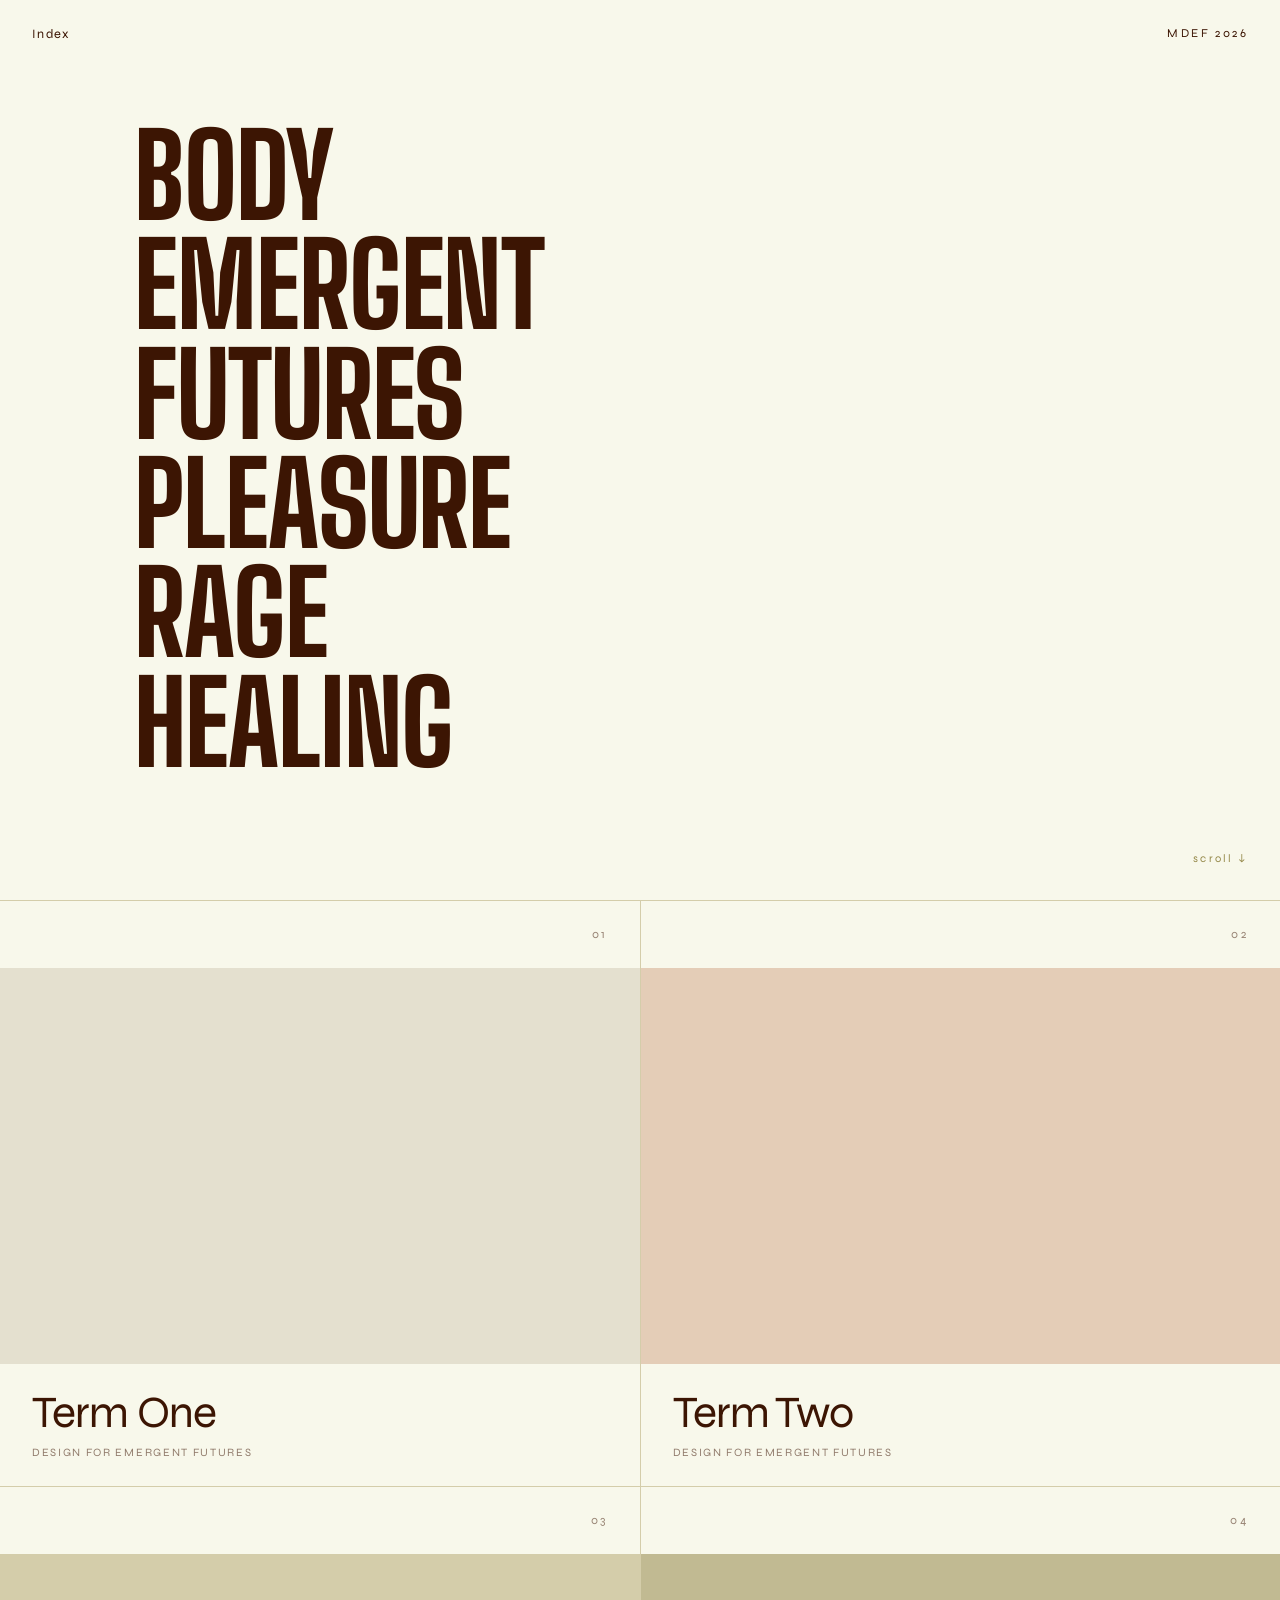
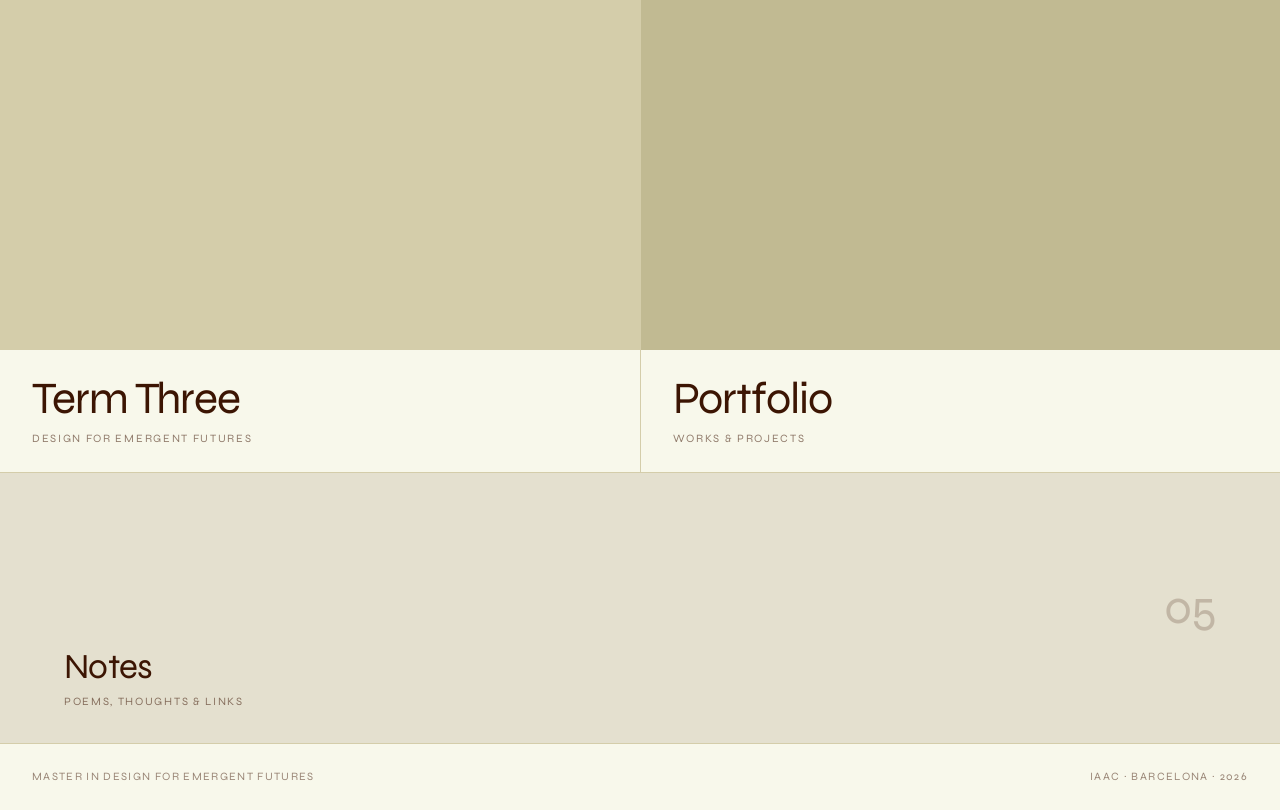
==== commit ca0b7c41: "nuovo testo iniziale" ====
--- a/index.html
+++ b/index.html
@@ -6,8 +6,7 @@
   <title>MDEF 2026</title>
   <link rel="preconnect" href="https://fonts.googleapis.com">
   <link rel="preconnect" href="https://fonts.gstatic.com" crossorigin>
-  <link href="https://fonts.googleapis.com/css2?family=Unbounded:wght@700;900&family=Syne:wght@300;400&display=swap" rel="stylesheet">
-  <link rel="stylesheet" href="css/style.css">
+<link href="https://fonts.googleapis.com/css2?family=Big+Shoulders+Display:wght@700;800&family=Syne:wght@300;400&display=swap" rel="stylesheet">  <link rel="stylesheet" href="css/style.css">
 </head>
 <body>
 
@@ -24,29 +23,17 @@
     <a href="pages/notes.html">Notes <span>05</span></a>
   </div>
 
-  <section class="hero">
-    <div class="hero-ticker-wrap">
-      <div class="ticker-row row-right">
-        <span>BODY</span><span>EMERGENT</span><span>FUTURES</span>
-        <span>LOVE</span><span>RAGE</span><span>HEALING</span>
-        <span>BODY</span><span>EMERGENT</span><span>FUTURES</span>
-        <span>LOVE</span><span>RAGE</span><span>HEALING</span>
-      </div>
-      <div class="ticker-row row-left">
-        <span>HEALING</span><span>RAGE</span><span>LOVE</span>
-        <span>FUTURES</span><span>EMERGENT</span><span>BODY</span>
-        <span>HEALING</span><span>RAGE</span><span>LOVE</span>
-        <span>FUTURES</span><span>EMERGENT</span><span>BODY</span>
-      </div>
-      <div class="ticker-row row-right">
-        <span>BODY</span><span>EMERGENT</span><span>FUTURES</span>
-        <span>LOVE</span><span>RAGE</span><span>HEALING</span>
-        <span>BODY</span><span>EMERGENT</span><span>FUTURES</span>
-        <span>LOVE</span><span>RAGE</span><span>HEALING</span>
-      </div>
-    </div>
-    <span class="hero-scroll" aria-hidden="true">scroll ↓</span>
-  </section>
+<section class="hero">
+  <div class="hero-poem">
+    <span>BODY</span>
+    <span>EMERGENT</span>
+    <span>FUTURES</span>
+    <span>PLEASURE</span>
+    <span>RAGE</span>
+    <span>HEALING</span>
+  </div>
+  <span class="hero-scroll" aria-hidden="true">scroll ↓</span>
+</section>
 
   <section class="index-grid" aria-label="Site sections">
 
--- a/css/style.css
+++ b/css/style.css
@@ -116,71 +116,42 @@
 }
 
 
-/* ── 4. HERO TICKER ───────────────────────────────────────── */
-/*
-  Tre righe di parole animate in direzioni opposte.
-  row-right: va da sinistra verso destra
-  row-left:  va da destra verso sinistra
-  
-  Per cambiare velocità: modifica 18s (più alto = più lento)
-  Per cambiare le parole: modifica il testo dentro <span>
-*/
+/* ── 4. HERO POEM ────────────────────────────────────────── */
 .hero {
   min-height: 100svh;
   display: flex;
   flex-direction: column;
   justify-content: center;
-  overflow: hidden;
+  padding: 0 var(--pad);
   position: relative;
 }
 
-.hero-ticker-wrap {
+.hero-poem {
   display: flex;
   flex-direction: column;
-  gap: 1.5rem;
-  width: 100%;
-  overflow: hidden;
-}
-
-.ticker-row {
-  display: flex;
-  gap: 3rem;
-  width: max-content;
-  white-space: nowrap;
-}
-
-.ticker-row span {
-  font-family: var(--font-display);
-  font-size: clamp(2.5rem, 6vw, 5rem);
-  font-weight: 900;
-  letter-spacing: -0.02em;
+  align-items: flex-start;
+  margin-left: 8vw;
+}
+
+.hero-poem span {
+  font-family: 'Big Shoulders Display', sans-serif;
+  font-size: clamp(3.5rem, 9vw, 8rem);
+  font-weight: 800;
+  line-height: 0.95;
+  letter-spacing: -0.01em;
   color: var(--mahogany);
-  text-shadow: 2px 0 0 var(--pear), 0 2px 0 var(--rose);
-}
-
-/* Riga centrale: colore diverso */
-.ticker-row:nth-child(2) span {
-  color: var(--pear);
-  text-shadow: 2px 0 0 var(--mahogany), 0 2px 0 var(--champagne);
-}
-
-@keyframes tickerRight {
-  from { transform: translateX(0); }
-  to   { transform: translateX(-50%); }
-}
-
-@keyframes tickerLeft {
-  from { transform: translateX(-50%); }
-  to   { transform: translateX(0); }
-}
-
-.row-right { animation: tickerRight 18s linear infinite; }
-.row-left  { animation: tickerLeft  18s linear infinite; }
-
-/* Pausa al hover */
-.hero-ticker-wrap:hover .ticker-row {
-  animation-play-state: paused;
-}
+  opacity: 0;
+  transform: translateY(12px);
+  animation: fadeUp 0.6s var(--ease) forwards;
+}
+
+/* ogni parola appare con un piccolo ritardo — effetto cascata */
+.hero-poem span:nth-child(1) { animation-delay: 0.1s; }
+.hero-poem span:nth-child(2) { animation-delay: 0.2s; }
+.hero-poem span:nth-child(3) { animation-delay: 0.3s; }
+.hero-poem span:nth-child(4) { animation-delay: 0.4s; }
+.hero-poem span:nth-child(5) { animation-delay: 0.5s; }
+.hero-poem span:nth-child(6) { animation-delay: 0.6s; }
 
 .hero-scroll {
   position: absolute;
@@ -191,7 +162,7 @@
   letter-spacing: 0.2em;
   color: var(--pear);
   opacity: 0;
-  animation: fadeIn 1s var(--ease) 1.2s forwards;
+  animation: fadeIn 1s var(--ease) 1s forwards;
 }
 
 
